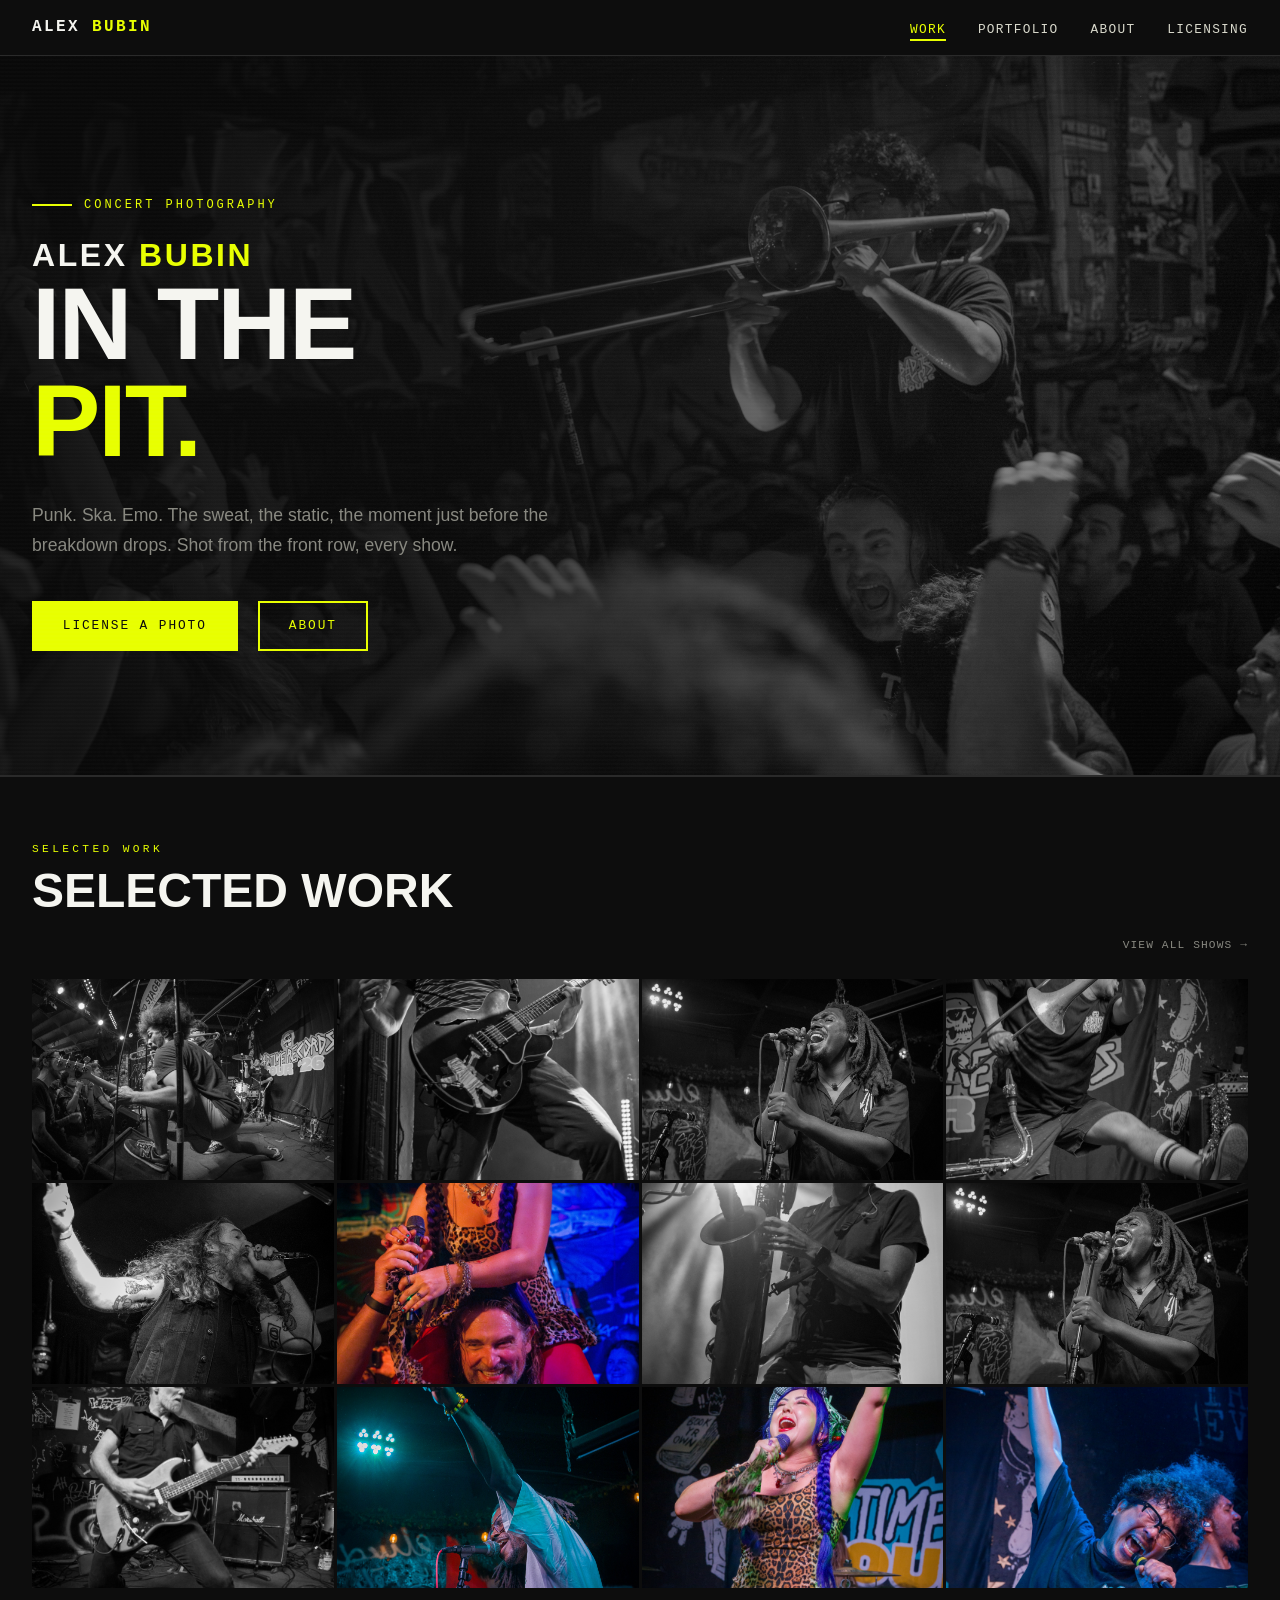
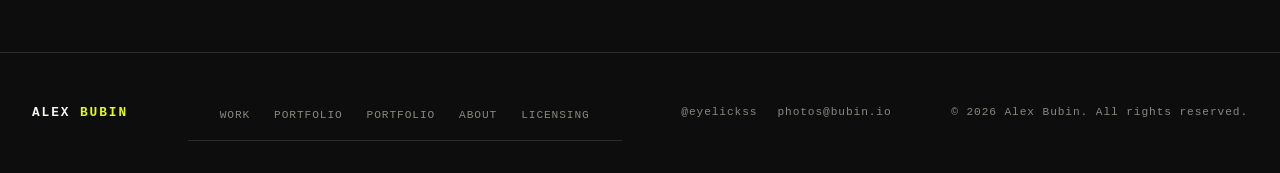
==== index.html @ 7691d16d "Add Portfolio page with show entries; add to nav on all pages" ====
<!DOCTYPE html>
<html lang="en">
<head>
  <meta charset="UTF-8">
  <meta name="viewport" content="width=device-width, initial-scale=1.0">
  <meta name="description" content="Alex Bubin | concert photography for punk, ska, and emo. Shot from the pit at DIY venues across the Bay Area.">
  <title>Alex Bubin | Concert Photography</title>
  <link rel="stylesheet" href="css/style.css">
</head>
<body>

  <!-- NAV -->
  <nav>
    <a class="nav-logo" href="index.html"><span class="nav-name-first">Alex</span> <span class="nav-name-last">Bubin</span></a>
    <ul class="nav-links">
      <li><a href="index.html" class="active">Work</a></li>
      <li><a href="portfolio.html">Portfolio</a></li>
      <li><a href="about.html">About</a></li>
      <li><a href="licensing.html">Licensing</a></li>
    </ul>
  </nav>

  <!-- HERO -->
  <header class="hero hero-bg">
    <div class="hero-bg-img" style="background-image: url('images/web/hero-bg.jpg');"></div>
    <div class="hero-bg-overlay"></div>
    <div class="hero-inner">
      <p class="hero-eyebrow">Concert Photography</p>
      <h1>
        <span class="hero-name"><span class="name-first">Alex</span> <span class="name-last">Bubin</span></span>
        In The
        <em>Pit.</em>
      </h1>
      <p class="hero-sub">
        Punk. Ska. Emo. The sweat, the static, the moment just before the breakdown drops.
        Shot from the front row, every show.
      </p>
      <div class="hero-actions">
        <a href="licensing.html" class="btn">License a Photo</a>
        <a href="about.html" class="btn btn-outline">About</a>
      </div>
    </div>
  </header>

  <!-- PHOTO GRID -->
  <section class="grid-section">
    <div class="photo-grid-header">
      <div>
        <p class="section-label">Selected Work</p>
        <h2 class="section-title">Selected Work</h2>
      </div>
      <a href="gilman-march-2026.html" style="font-family: var(--font-mono); font-size: 0.7rem; color: var(--grey); letter-spacing: 0.1em; text-decoration: none; transition: color 0.2s;" onmouseover="this.style.color='var(--accent)'" onmouseout="this.style.color='var(--grey)'">
        VIEW ALL SHOWS →
      </a>
    </div>

    <div class="photo-grid">
      <div class="photo-item" data-band="Kill Lincoln" data-show="924 Gilman / Mar 2026" data-index="0">
        <img src="images/web/kl-jump.jpg" alt="Kill Lincoln at 924 Gilman, March 2026" loading="lazy">
        <div class="photo-overlay">
          <span class="overlay-band">Kill Lincoln</span>
          <span class="overlay-show">924 Gilman / Mar 2026</span>
        </div>
      </div>
      <div class="photo-item" data-band="Streetlight Manifesto" data-show="The Regency / Jul 2025" data-index="1">
        <img src="images/web/sm-1.jpg" alt="Streetlight Manifesto at The Regency, July 2025" loading="lazy">
        <div class="photo-overlay">
          <span class="overlay-band">Streetlight Manifesto</span>
          <span class="overlay-show">The Regency / Jul 2025</span>
        </div>
      </div>
      <div class="photo-item" data-band="Bad Operation" data-show="924 Gilman / Mar 2026" data-index="2">
        <img src="images/web/bo-ecstasy.jpg" alt="Bad Operation at 924 Gilman, March 2026" loading="lazy">
        <div class="photo-overlay">
          <span class="overlay-band">Bad Operation</span>
          <span class="overlay-show">924 Gilman / Mar 2026</span>
        </div>
      </div>
      <div class="photo-item" data-band="Kill Lincoln" data-show="924 Gilman / Mar 2026" data-index="3">
        <img src="images/web/kl-trombone-jump.jpg" alt="Kill Lincoln at 924 Gilman, March 2026" loading="lazy">
        <div class="photo-overlay">
          <span class="overlay-band">Kill Lincoln</span>
          <span class="overlay-show">924 Gilman / Mar 2026</span>
        </div>
      </div>
      <div class="photo-item" data-band="Omnigone" data-show="Bottom of the Hill / Dec 2025" data-index="4">
        <img src="images/web/omni-dec-1.jpg" alt="Omnigone at Bottom of the Hill, December 2025" loading="lazy">
        <div class="photo-overlay">
          <span class="overlay-band">Omnigone</span>
          <span class="overlay-show">Bottom of the Hill / Dec 2025</span>
        </div>
      </div>
      <div class="photo-item" data-band="Half Past Two" data-show="924 Gilman / Mar 2026" data-index="5">
        <img src="images/web/hpt-crowd-surf.jpg" alt="Half Past Two at 924 Gilman, March 2026" loading="lazy">
        <div class="photo-overlay">
          <span class="overlay-band">Half Past Two</span>
          <span class="overlay-show">924 Gilman / Mar 2026</span>
        </div>
      </div>
      <div class="photo-item" data-band="Streetlight Manifesto" data-show="The Regency / Jul 2025" data-index="6">
        <img src="images/web/sm-3.jpg" alt="Streetlight Manifesto at The Regency, July 2025" loading="lazy">
        <div class="photo-overlay">
          <span class="overlay-band">Streetlight Manifesto</span>
          <span class="overlay-show">The Regency / Jul 2025</span>
        </div>
      </div>
      <div class="photo-item" data-band="Bad Operation" data-show="924 Gilman / Mar 2026" data-index="7">
        <img src="images/web/bo-vocalist.jpg" alt="Bad Operation at 924 Gilman, March 2026" loading="lazy">
        <div class="photo-overlay">
          <span class="overlay-band">Bad Operation</span>
          <span class="overlay-show">924 Gilman / Mar 2026</span>
        </div>
      </div>
      <div class="photo-item" data-band="Omnigone" data-show="924 Gilman / Mar 2026" data-index="8">
        <img src="images/web/omni-guitar.jpg" alt="Omnigone at 924 Gilman, March 2026" loading="lazy">
        <div class="photo-overlay">
          <span class="overlay-band">Omnigone</span>
          <span class="overlay-show">924 Gilman / Mar 2026</span>
        </div>
      </div>
      <div class="photo-item" data-band="Jer" data-show="924 Gilman / Mar 2026" data-index="9">
        <img src="images/web/jer-frontman.jpg" alt="Jer at 924 Gilman, March 2026" loading="lazy">
        <div class="photo-overlay">
          <span class="overlay-band">Jer</span>
          <span class="overlay-show">924 Gilman / Mar 2026</span>
        </div>
      </div>
      <div class="photo-item" data-band="Half Past Two" data-show="924 Gilman / Mar 2026" data-index="10">
        <img src="images/web/hpt-triumph.jpg" alt="Half Past Two at 924 Gilman, March 2026" loading="lazy">
        <div class="photo-overlay">
          <span class="overlay-band">Half Past Two</span>
          <span class="overlay-show">924 Gilman / Mar 2026</span>
        </div>
      </div>
      <div class="photo-item" data-band="Kill Lincoln" data-show="924 Gilman / Mar 2026" data-index="11">
        <img src="images/web/kl-duo.jpg" alt="Kill Lincoln at 924 Gilman, March 2026" loading="lazy">
        <div class="photo-overlay">
          <span class="overlay-band">Kill Lincoln</span>
          <span class="overlay-show">924 Gilman / Mar 2026</span>
        </div>
      </div>
    </div>
  </section>

  <!-- FOOTER -->
  <footer>
    <div class="footer-inner">
      <span class="footer-logo"><span class="nav-name-first">Alex</span> <span class="nav-name-last">Bubin</span></span>
      <nav>
        <ul class="footer-links">
          <li><a href="index.html">Work</a></li>
      <li><a href="portfolio.html">Portfolio</a></li>
      <li><a href="portfolio.html">Portfolio</a></li>
      <li><a href="about.html">About</a></li>
          <li><a href="licensing.html">Licensing</a></li>
        </ul>
      </nav>
      <div class="footer-social">
        <a href="https://www.instagram.com/eyelickss" target="_blank" rel="noopener">@eyelickss</a>
        <a href="mailto:photos@bubin.io">photos@bubin.io</a>
      </div>
      <p class="footer-copy">&copy; 2026 Alex Bubin. All rights reserved.</p>
    </div>
  </footer>

  <script src="js/nav.js"></script>
  <script src="js/lightbox.js"></script>
</body>
</html>
---- css/style.css ----
/* ============================================
   ALEX BUBIN | Concert Photography
   Zine meets portfolio. Dark. High contrast.
   ============================================ */

:root {
  --black: #0a0a0a;
  --dark: #111111;
  --darker: #0d0d0d;
  --white: #f5f5f0;
  --offwhite: #d9d9cc;
  --grey: #888880;
  --accent: #e8ff00;       /* neon yellow-green | zine energy */
  --accent2: #ff2d55;      /* hot pink for hover/secondary */
  --border: #2a2a2a;
  --font-mono: 'Courier New', Courier, monospace;
  --font-sans: 'Helvetica Neue', Helvetica, Arial, sans-serif;
}

*, *::before, *::after {
  box-sizing: border-box;
  margin: 0;
  padding: 0;
}

html {
  scroll-behavior: smooth;
}

body {
  background-color: var(--black);
  color: var(--white);
  font-family: var(--font-sans);
  font-size: 16px;
  line-height: 1.6;
  min-height: 100vh;
  display: flex;
  flex-direction: column;
}

a {
  color: var(--accent);
  text-decoration: none;
  transition: color 0.15s ease;
}

a:hover {
  color: var(--accent2);
}

img {
  max-width: 100%;
  display: block;
}

/* ============================================
   NAVIGATION
   ============================================ */

nav {
  position: sticky;
  top: 0;
  z-index: 100;
  background-color: var(--darker);
  border-bottom: 1px solid var(--border);
  padding: 0 2rem;
  display: flex;
  align-items: center;
  justify-content: space-between;
  height: 56px;
}

.nav-logo {
  font-family: var(--font-mono);
  font-size: 1rem;
  font-weight: bold;
  letter-spacing: 0.15em;
  text-transform: uppercase;
}

.nav-name-first {
  color: var(--white);
}

.nav-name-last {
  color: var(--accent);
}



.nav-links {
  list-style: none;
  display: flex;
  gap: 2rem;
}

.nav-links a {
  font-family: var(--font-mono);
  font-size: 0.8rem;
  color: var(--offwhite);
  letter-spacing: 0.1em;
  text-transform: uppercase;
  border-bottom: 2px solid transparent;
  padding-bottom: 2px;
  transition: color 0.15s, border-color 0.15s;
}

.nav-links a:hover,
.nav-links a.active {
  color: var(--accent);
  border-color: var(--accent);
}

/* ============================================
   HERO
   ============================================ */

.hero {
  position: relative;
  padding: 6rem 2rem 5rem;
  border-bottom: 1px solid var(--border);
  overflow: hidden;
}

/* Hero with background photo */
.hero-bg {
  padding: 8rem 2rem 7rem;
  min-height: 80vh;
  display: flex;
  align-items: center;
}

.hero-bg-img {
  position: absolute;
  inset: 0;
  background-size: cover;
  background-position: center 20%;
  background-repeat: no-repeat;
  z-index: 0;
}

.hero-bg-overlay {
  position: absolute;
  inset: 0;
  background: linear-gradient(
    to right,
    rgba(10, 10, 10, 0.88) 0%,
    rgba(10, 10, 10, 0.70) 50%,
    rgba(10, 10, 10, 0.30) 100%
  );
  z-index: 1;
}

.hero-bg .hero-inner {
  position: relative;
  z-index: 2;
}

.hero::before {
  content: '';
  position: absolute;
  inset: 0;
  background:
    repeating-linear-gradient(
      0deg,
      transparent,
      transparent 2px,
      rgba(255,255,255,0.012) 2px,
      rgba(255,255,255,0.012) 4px
    );
  pointer-events: none;
  z-index: 3;
}

/* Two-tone name in hero */
.hero-name {
  display: block;
  font-size: clamp(1.2rem, 3vw, 2rem);
  font-weight: 900;
  letter-spacing: 0.08em;
  text-transform: uppercase;
  margin-bottom: 0.25rem;
  line-height: 1;
}

.hero-name::first-word {
  color: var(--white);
}

/* Two-tone: "Alex" white, "Bubin" yellow */
.hero-name .name-first { color: var(--white); }
.hero-name .name-last  { color: var(--accent); }

.hero-inner {
  max-width: 900px;
}

.hero-eyebrow {
  font-family: var(--font-mono);
  font-size: 0.75rem;
  letter-spacing: 0.25em;
  text-transform: uppercase;
  color: var(--accent);
  margin-bottom: 1.5rem;
  display: flex;
  align-items: center;
  gap: 0.75rem;
}

.hero-eyebrow::before {
  content: '';
  display: inline-block;
  width: 40px;
  height: 2px;
  background: var(--accent);
}

.hero h1 {
  font-family: var(--font-sans);
  font-size: clamp(3rem, 8vw, 7rem);
  font-weight: 900;
  line-height: 0.95;
  letter-spacing: -0.02em;
  text-transform: uppercase;
  color: var(--white);
  margin-bottom: 2rem;
}

.hero h1 em {
  font-style: normal;
  color: var(--accent);
  display: block;
}

.hero-sub {
  font-size: 1.1rem;
  color: var(--grey);
  max-width: 540px;
  line-height: 1.7;
  margin-bottom: 2.5rem;
}

.btn {
  display: inline-block;
  font-family: var(--font-mono);
  font-size: 0.8rem;
  letter-spacing: 0.15em;
  text-transform: uppercase;
  padding: 0.8rem 1.8rem;
  border: 2px solid var(--accent);
  color: var(--black);
  background: var(--accent);
  cursor: pointer;
  transition: background 0.15s, color 0.15s, border-color 0.15s;
}

.btn:hover {
  background: transparent;
  color: var(--accent);
}

.btn-outline {
  background: transparent;
  color: var(--accent);
  margin-left: 1rem;
}

.btn-outline:hover {
  background: var(--accent);
  color: var(--black);
}

.btn-accent2 {
  border-color: var(--accent2);
  background: var(--accent2);
  color: var(--white);
}

.btn-accent2:hover {
  background: transparent;
  color: var(--accent2);
}

/* ============================================
   SECTION COMMONS
   ============================================ */

section {
  padding: 4rem 2rem;
}

.section-label {
  font-family: var(--font-mono);
  font-size: 0.7rem;
  letter-spacing: 0.3em;
  text-transform: uppercase;
  color: var(--accent);
  margin-bottom: 0.5rem;
}

.section-title {
  font-size: clamp(1.8rem, 4vw, 3rem);
  font-weight: 900;
  text-transform: uppercase;
  line-height: 1;
  margin-bottom: 2.5rem;
  color: var(--white);
}

/* ============================================
   PHOTO GRID
   ============================================ */

.grid-section {
  background: var(--darker);
  border-top: 1px solid var(--border);
}

.photo-grid {
  display: grid;
  grid-template-columns: repeat(auto-fill, minmax(280px, 1fr));
  gap: 3px;
  margin-top: 0;
}

.photo-grid-header {
  display: flex;
  align-items: flex-end;
  justify-content: space-between;
  margin-bottom: 1.5rem;
  gap: 1rem;
  flex-wrap: wrap;
}

.photo-placeholder {
  aspect-ratio: 3/2;
  background: var(--border);
  position: relative;
  overflow: hidden;
  cursor: pointer;
}

.photo-placeholder::after {
  content: attr(data-label);
  position: absolute;
  bottom: 0;
  left: 0;
  right: 0;
  padding: 0.5rem 0.75rem;
  background: linear-gradient(transparent, rgba(0,0,0,0.8));
  font-family: var(--font-mono);
  font-size: 0.65rem;
  letter-spacing: 0.1em;
  color: var(--grey);
  text-transform: uppercase;
  opacity: 0;
  transition: opacity 0.2s;
}

.photo-placeholder:hover::after {
  opacity: 1;
}

.photo-placeholder:hover {
  outline: 2px solid var(--accent);
  outline-offset: -2px;
}

/* Varied placeholder backgrounds for visual interest */
.photo-placeholder:nth-child(1) { background: #1a1a1a; }
.photo-placeholder:nth-child(2) { background: #161616; }
.photo-placeholder:nth-child(3) { background: #1d1d1d; }
.photo-placeholder:nth-child(4) { background: #131313; }
.photo-placeholder:nth-child(5) { background: #1a1a1a; }
.photo-placeholder:nth-child(6) { background: #181818; }
.photo-placeholder:nth-child(7) { background: #151515; }
.photo-placeholder:nth-child(8) { background: #1c1c1c; }
.photo-placeholder:nth-child(9) { background: #141414; }

/* Fake grain/texture on placeholders */
.photo-placeholder::before {
  content: '';
  position: absolute;
  inset: 0;
  background-image:
    radial-gradient(ellipse 60% 80% at 30% 40%, rgba(255,255,255,0.04) 0%, transparent 70%),
    radial-gradient(ellipse 40% 60% at 70% 60%, rgba(255,255,255,0.02) 0%, transparent 60%);
}

/* Real photo items */
.photo-item {
  aspect-ratio: 3/2;
  position: relative;
  overflow: hidden;
  cursor: pointer;
  background: var(--border);
}

.photo-item img {
  width: 100%;
  height: 100%;
  object-fit: cover;
  display: block;
  transition: transform 0.3s ease;
}

.photo-item:hover img {
  transform: scale(1.03);
}

.photo-overlay {
  position: absolute;
  bottom: 0;
  left: 0;
  right: 0;
  padding: 1.5rem 0.75rem 0.6rem;
  background: linear-gradient(transparent, rgba(0,0,0,0.85));
  display: flex;
  flex-direction: column;
  gap: 0.15rem;
  opacity: 0;
  transition: opacity 0.2s ease;
}

.photo-item:hover .photo-overlay {
  opacity: 1;
}

.photo-item:hover {
  outline: 2px solid var(--accent);
  outline-offset: -2px;
}

.overlay-band {
  font-family: var(--font-mono);
  font-size: 0.75rem;
  font-weight: bold;
  letter-spacing: 0.1em;
  text-transform: uppercase;
  color: var(--accent);
}

.overlay-show {
  font-family: var(--font-mono);
  font-size: 0.62rem;
  letter-spacing: 0.08em;
  text-transform: uppercase;
  color: var(--grey);
}

/* ============================================
   ABOUT PAGE
   ============================================ */

.about-layout {
  display: grid;
  grid-template-columns: 1fr 1fr;
  gap: 4rem;
  max-width: 1000px;
  align-items: start;
}

.about-photo-placeholder {
  aspect-ratio: 4/5;
  background: var(--border);
  position: relative;
  overflow: hidden;
}

.about-photo-placeholder::before {
  content: '';
  position: absolute;
  inset: 0;
  background: radial-gradient(ellipse at 40% 30%, rgba(255,255,255,0.05), transparent 70%);
}

.about-photo-placeholder::after {
  content: '[ photo coming soon ]';
  position: absolute;
  bottom: 1rem;
  left: 1rem;
  font-family: var(--font-mono);
  font-size: 0.65rem;
  color: var(--grey);
  letter-spacing: 0.1em;
}

.about-photo {
  position: relative;
  overflow: hidden;
}

.about-photo img {
  width: 100%;
  height: 100%;
  object-fit: cover;
  display: block;
}

.about-photo-credit {
  font-family: var(--font-mono);
  font-size: 0.65rem;
  color: var(--grey);
  letter-spacing: 0.08em;
  margin-top: 0.5rem;
  text-align: right;
}

.about-text h2 {
  font-size: 2rem;
  font-weight: 900;
  text-transform: uppercase;
  margin-bottom: 1.5rem;
}

.about-text p {
  color: var(--offwhite);
  margin-bottom: 1.25rem;
  line-height: 1.75;
}

.about-text p:last-of-type {
  color: var(--grey);
  font-style: italic;
}

.about-stats {
  display: flex;
  gap: 2rem;
  margin-top: 2rem;
  padding-top: 2rem;
  border-top: 1px solid var(--border);
}

.stat {
  display: flex;
  flex-direction: column;
}

.stat-num {
  font-size: 2rem;
  font-weight: 900;
  color: var(--accent);
  line-height: 1;
}

.stat-label {
  font-family: var(--font-mono);
  font-size: 0.65rem;
  letter-spacing: 0.15em;
  text-transform: uppercase;
  color: var(--grey);
  margin-top: 0.25rem;
}

/* ============================================
   LICENSING PAGE
   ============================================ */

.licensing-intro {
  max-width: 680px;
  margin-bottom: 3rem;
}

.licensing-intro p {
  color: var(--offwhite);
  line-height: 1.75;
  margin-bottom: 1rem;
}

.usage-types {
  display: grid;
  grid-template-columns: 1fr 1fr;
  gap: 1.5rem;
  max-width: 800px;
  margin-bottom: 4rem;
}

.usage-card {
  background: var(--dark);
  border: 1px solid var(--border);
  padding: 1.5rem;
}

.usage-card h3 {
  font-family: var(--font-mono);
  font-size: 0.8rem;
  letter-spacing: 0.2em;
  text-transform: uppercase;
  color: var(--accent);
  margin-bottom: 0.75rem;
}

.usage-card p {
  font-size: 0.9rem;
  color: var(--offwhite);
  line-height: 1.65;
}

.tiers-title {
  font-size: clamp(1.5rem, 3vw, 2.5rem);
  font-weight: 900;
  text-transform: uppercase;
  margin-bottom: 2rem;
  color: var(--white);
}

.pricing-grid {
  display: grid;
  grid-template-columns: repeat(3, 1fr);
  gap: 1.5px;
  max-width: 900px;
  margin-bottom: 4rem;
  background: var(--border);
}

.tier-card {
  background: var(--dark);
  padding: 2rem 1.75rem;
  display: flex;
  flex-direction: column;
  gap: 1rem;
  position: relative;
  transition: background 0.2s;
}

.tier-card:hover {
  background: #161616;
}

.tier-card.featured {
  background: #141414;
  border-top: 3px solid var(--accent);
}

.tier-tag {
  font-family: var(--font-mono);
  font-size: 0.65rem;
  letter-spacing: 0.25em;
  text-transform: uppercase;
  color: var(--grey);
}

.tier-card.featured .tier-tag {
  color: var(--accent);
}

.tier-name {
  font-size: 1.3rem;
  font-weight: 900;
  text-transform: uppercase;
  color: var(--white);
  line-height: 1;
}

.tier-price {
  font-size: 2.5rem;
  font-weight: 900;
  color: var(--accent);
  line-height: 1;
}

.tier-price sup {
  font-size: 1rem;
  vertical-align: super;
}

.tier-price .plus {
  font-size: 1.5rem;
}

.tier-desc {
  font-size: 0.875rem;
  color: var(--offwhite);
  line-height: 1.65;
  flex: 1;
}

.tier-features {
  list-style: none;
  display: flex;
  flex-direction: column;
  gap: 0.4rem;
}

.tier-features li {
  font-family: var(--font-mono);
  font-size: 0.72rem;
  color: var(--grey);
  letter-spacing: 0.05em;
  display: flex;
  align-items: flex-start;
  gap: 0.5rem;
}

.tier-features li::before {
  content: '→';
  color: var(--accent);
  flex-shrink: 0;
}

.cta-block {
  background: var(--dark);
  border: 1px solid var(--border);
  border-left: 4px solid var(--accent);
  padding: 2.5rem;
  max-width: 680px;
  margin-bottom: 3rem;
}

.cta-block h3 {
  font-size: 1.3rem;
  font-weight: 900;
  text-transform: uppercase;
  margin-bottom: 0.75rem;
}

.cta-block p {
  color: var(--offwhite);
  margin-bottom: 1.5rem;
  line-height: 1.7;
}

.cta-email {
  font-family: var(--font-mono);
  font-size: 1rem;
  color: var(--accent);
  border-bottom: 1px dashed var(--accent);
}

/* ============================================
   FOOTER
   ============================================ */

footer {
  margin-top: auto;
  background: var(--darker);
  border-top: 1px solid var(--border);
  padding: 2rem;
}

.footer-inner {
  display: flex;
  align-items: center;
  justify-content: space-between;
  flex-wrap: wrap;
  gap: 1rem;
}

.footer-logo {
  font-family: var(--font-mono);
  font-size: 0.8rem;
  font-weight: bold;
  letter-spacing: 0.15em;
  text-transform: uppercase;
  color: var(--accent);
}

.footer-copy {
  font-family: var(--font-mono);
  font-size: 0.7rem;
  color: var(--grey);
  letter-spacing: 0.08em;
}

.footer-links {
  list-style: none;
  display: flex;
  gap: 1.5rem;
}

.footer-links a {
  font-family: var(--font-mono);
  font-size: 0.7rem;
  color: var(--grey);
  letter-spacing: 0.08em;
  text-transform: uppercase;
}

.footer-links a:hover {
  color: var(--accent);
}

.footer-social {
  display: flex;
  gap: 1.25rem;
  align-items: center;
}

.footer-social a {
  font-family: var(--font-mono);
  font-size: 0.7rem;
  color: var(--grey);
  letter-spacing: 0.08em;
  text-transform: lowercase;
  transition: color 0.15s;
}

.footer-social a:hover {
  color: var(--accent);
}

/* ============================================
   CONTACT SECTION
   ============================================ */

.contact-section {
  background: var(--darker);
  border-top: 1px solid var(--border);
}

.contact-block {
  display: flex;
  flex-direction: column;
  gap: 1rem;
  max-width: 480px;
  margin-top: 1.5rem;
}

.contact-item {
  display: flex;
  align-items: baseline;
  gap: 1.5rem;
  padding-bottom: 0.75rem;
  border-bottom: 1px solid var(--border);
}

.contact-label {
  font-family: var(--font-mono);
  font-size: 0.65rem;
  letter-spacing: 0.2em;
  text-transform: uppercase;
  color: var(--grey);
  min-width: 80px;
}

.contact-link {
  font-family: var(--font-mono);
  font-size: 0.9rem;
  color: var(--accent);
  letter-spacing: 0.05em;
  transition: color 0.15s;
}

.contact-link:hover {
  color: var(--accent2);
}

/* ============================================
   UTILITY
   ============================================ */

.container {
  max-width: 1200px;
  width: 100%;
}

.divider {
  border: none;
  border-top: 1px solid var(--border);
  margin: 3rem 0;
}

.text-accent { color: var(--accent); }
.text-grey { color: var(--grey); }
.mono { font-family: var(--font-mono); }

/* ============================================
   RESPONSIVE
   ============================================ */

@media (max-width: 768px) {
  nav {
    padding: 0 1rem;
  }

  .nav-links {
    gap: 1.25rem;
  }

  .hero {
    padding: 4rem 1.25rem 3.5rem;
  }

  section {
    padding: 3rem 1.25rem;
  }

  .about-layout {
    grid-template-columns: 1fr;
    gap: 2rem;
  }

  .about-photo-placeholder {
    aspect-ratio: 16/9;
  }

  .pricing-grid {
    grid-template-columns: 1fr;
    gap: 1px;
  }

  .usage-types {
    grid-template-columns: 1fr;
  }

  .footer-inner {
    flex-direction: column;
    align-items: flex-start;
  }

  .btn-outline {
    margin-left: 0;
    margin-top: 0.75rem;
  }

  .hero-actions {
    display: flex;
    flex-direction: column;
    align-items: flex-start;
    gap: 0.75rem;
  }

  .hero-actions .btn-outline {
    margin-left: 0;
  }
}

@media (max-width: 480px) {
  .photo-grid {
    grid-template-columns: repeat(2, 1fr);
  }

  .about-stats {
    flex-wrap: wrap;
    gap: 1.5rem;
  }
}
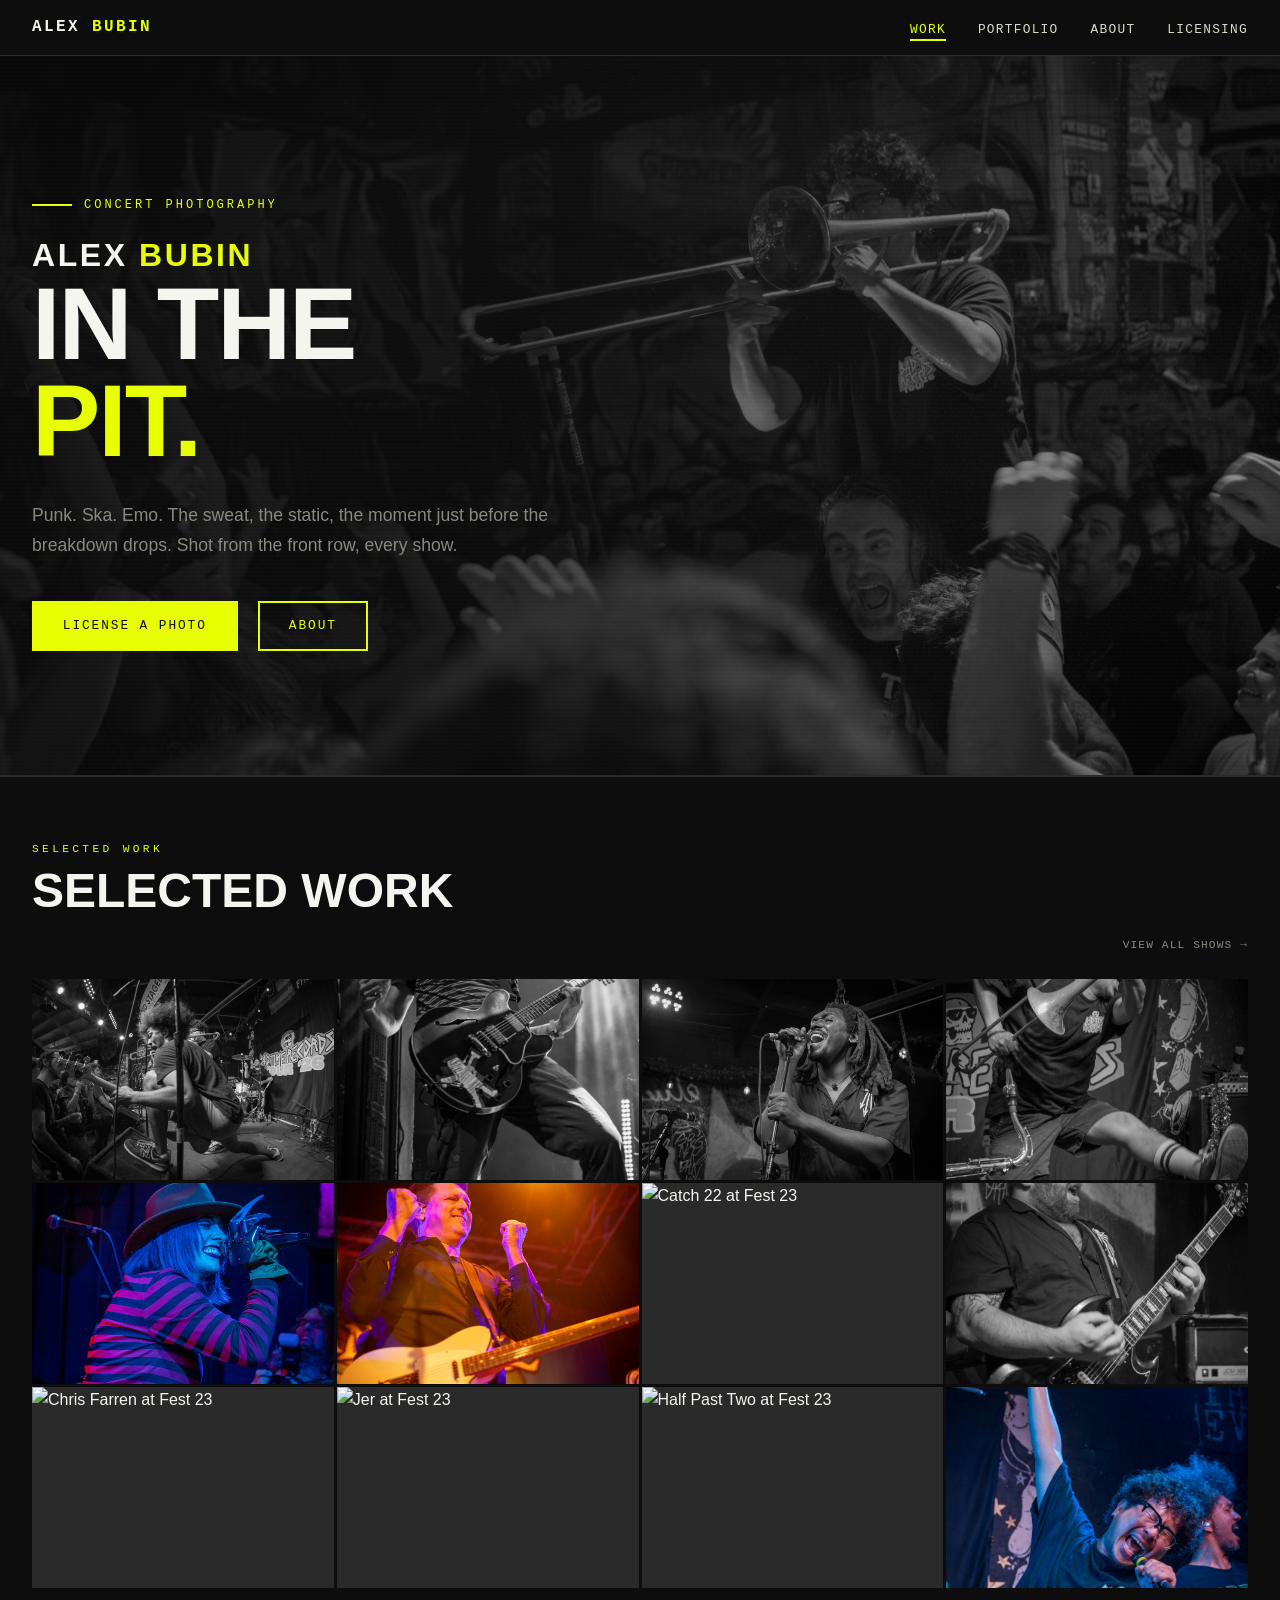
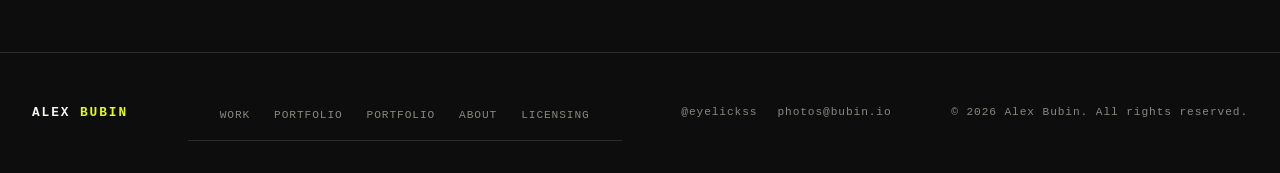
==== commit d3ac3119: "Add Fest 23 + LTJ photos to portfolio; fix home grid duplication" ====
--- a/index.html
+++ b/index.html
@@ -83,53 +83,53 @@
           <span class="overlay-show">924 Gilman / Mar 2026</span>
         </div>
       </div>
-      <div class="photo-item" data-band="Omnigone" data-show="Bottom of the Hill / Dec 2025" data-index="4">
-        <img src="images/web/omni-dec-1.jpg" alt="Omnigone at Bottom of the Hill, December 2025" loading="lazy">
+      <div class="photo-item" data-band="Tsunami Bomb" data-show="Fest 23 / Nov 2024" data-index="4">
+        <img src="images/web/fest23-tsunami-bomb-1.jpg" alt="Tsunami Bomb at Fest 23" loading="lazy">
         <div class="photo-overlay">
-          <span class="overlay-band">Omnigone</span>
-          <span class="overlay-show">Bottom of the Hill / Dec 2025</span>
+          <span class="overlay-band">Tsunami Bomb</span>
+          <span class="overlay-show">Fest 23 / Nov 2024</span>
         </div>
       </div>
-      <div class="photo-item" data-band="Half Past Two" data-show="924 Gilman / Mar 2026" data-index="5">
-        <img src="images/web/hpt-crowd-surf.jpg" alt="Half Past Two at 924 Gilman, March 2026" loading="lazy">
+      <div class="photo-item" data-band="Less Than Jake" data-show="The Catalyst / Oct 2024" data-index="5">
+        <img src="images/web/ltj-1.jpg" alt="Less Than Jake at The Catalyst, October 2024" loading="lazy">
         <div class="photo-overlay">
-          <span class="overlay-band">Half Past Two</span>
-          <span class="overlay-show">924 Gilman / Mar 2026</span>
+          <span class="overlay-band">Less Than Jake</span>
+          <span class="overlay-show">The Catalyst / Oct 2024</span>
         </div>
       </div>
-      <div class="photo-item" data-band="Streetlight Manifesto" data-show="The Regency / Jul 2025" data-index="6">
-        <img src="images/web/sm-3.jpg" alt="Streetlight Manifesto at The Regency, July 2025" loading="lazy">
+      <div class="photo-item" data-band="Catch 22" data-show="Fest 23 / Nov 2024" data-index="6">
+        <img src="images/web/fest23-catch22-1.jpg" alt="Catch 22 at Fest 23" loading="lazy">
         <div class="photo-overlay">
-          <span class="overlay-band">Streetlight Manifesto</span>
-          <span class="overlay-show">The Regency / Jul 2025</span>
+          <span class="overlay-band">Catch 22</span>
+          <span class="overlay-show">Fest 23 / Nov 2024</span>
         </div>
       </div>
       <div class="photo-item" data-band="Bad Operation" data-show="924 Gilman / Mar 2026" data-index="7">
-        <img src="images/web/bo-vocalist.jpg" alt="Bad Operation at 924 Gilman, March 2026" loading="lazy">
+        <img src="images/web/bo-guitarist.jpg" alt="Bad Operation at 924 Gilman, March 2026" loading="lazy">
         <div class="photo-overlay">
           <span class="overlay-band">Bad Operation</span>
           <span class="overlay-show">924 Gilman / Mar 2026</span>
         </div>
       </div>
-      <div class="photo-item" data-band="Omnigone" data-show="924 Gilman / Mar 2026" data-index="8">
-        <img src="images/web/omni-guitar.jpg" alt="Omnigone at 924 Gilman, March 2026" loading="lazy">
+      <div class="photo-item" data-band="Chris Farren" data-show="Fest 23 / Nov 2024" data-index="8">
+        <img src="images/web/fest23-chris-farren-1.jpg" alt="Chris Farren at Fest 23" loading="lazy">
         <div class="photo-overlay">
-          <span class="overlay-band">Omnigone</span>
-          <span class="overlay-show">924 Gilman / Mar 2026</span>
+          <span class="overlay-band">Chris Farren</span>
+          <span class="overlay-show">Fest 23 / Nov 2024</span>
         </div>
       </div>
-      <div class="photo-item" data-band="Jer" data-show="924 Gilman / Mar 2026" data-index="9">
-        <img src="images/web/jer-frontman.jpg" alt="Jer at 924 Gilman, March 2026" loading="lazy">
+      <div class="photo-item" data-band="Jer" data-show="Fest 23 / Nov 2024" data-index="9">
+        <img src="images/web/fest23-jer-1.jpg" alt="Jer at Fest 23" loading="lazy">
         <div class="photo-overlay">
           <span class="overlay-band">Jer</span>
-          <span class="overlay-show">924 Gilman / Mar 2026</span>
+          <span class="overlay-show">Fest 23 / Nov 2024</span>
         </div>
       </div>
-      <div class="photo-item" data-band="Half Past Two" data-show="924 Gilman / Mar 2026" data-index="10">
-        <img src="images/web/hpt-triumph.jpg" alt="Half Past Two at 924 Gilman, March 2026" loading="lazy">
+      <div class="photo-item" data-band="Half Past Two" data-show="Fest 23 / Nov 2024" data-index="10">
+        <img src="images/web/fest23-hpt-1.jpg" alt="Half Past Two at Fest 23" loading="lazy">
         <div class="photo-overlay">
           <span class="overlay-band">Half Past Two</span>
-          <span class="overlay-show">924 Gilman / Mar 2026</span>
+          <span class="overlay-show">Fest 23 / Nov 2024</span>
         </div>
       </div>
       <div class="photo-item" data-band="Kill Lincoln" data-show="924 Gilman / Mar 2026" data-index="11">
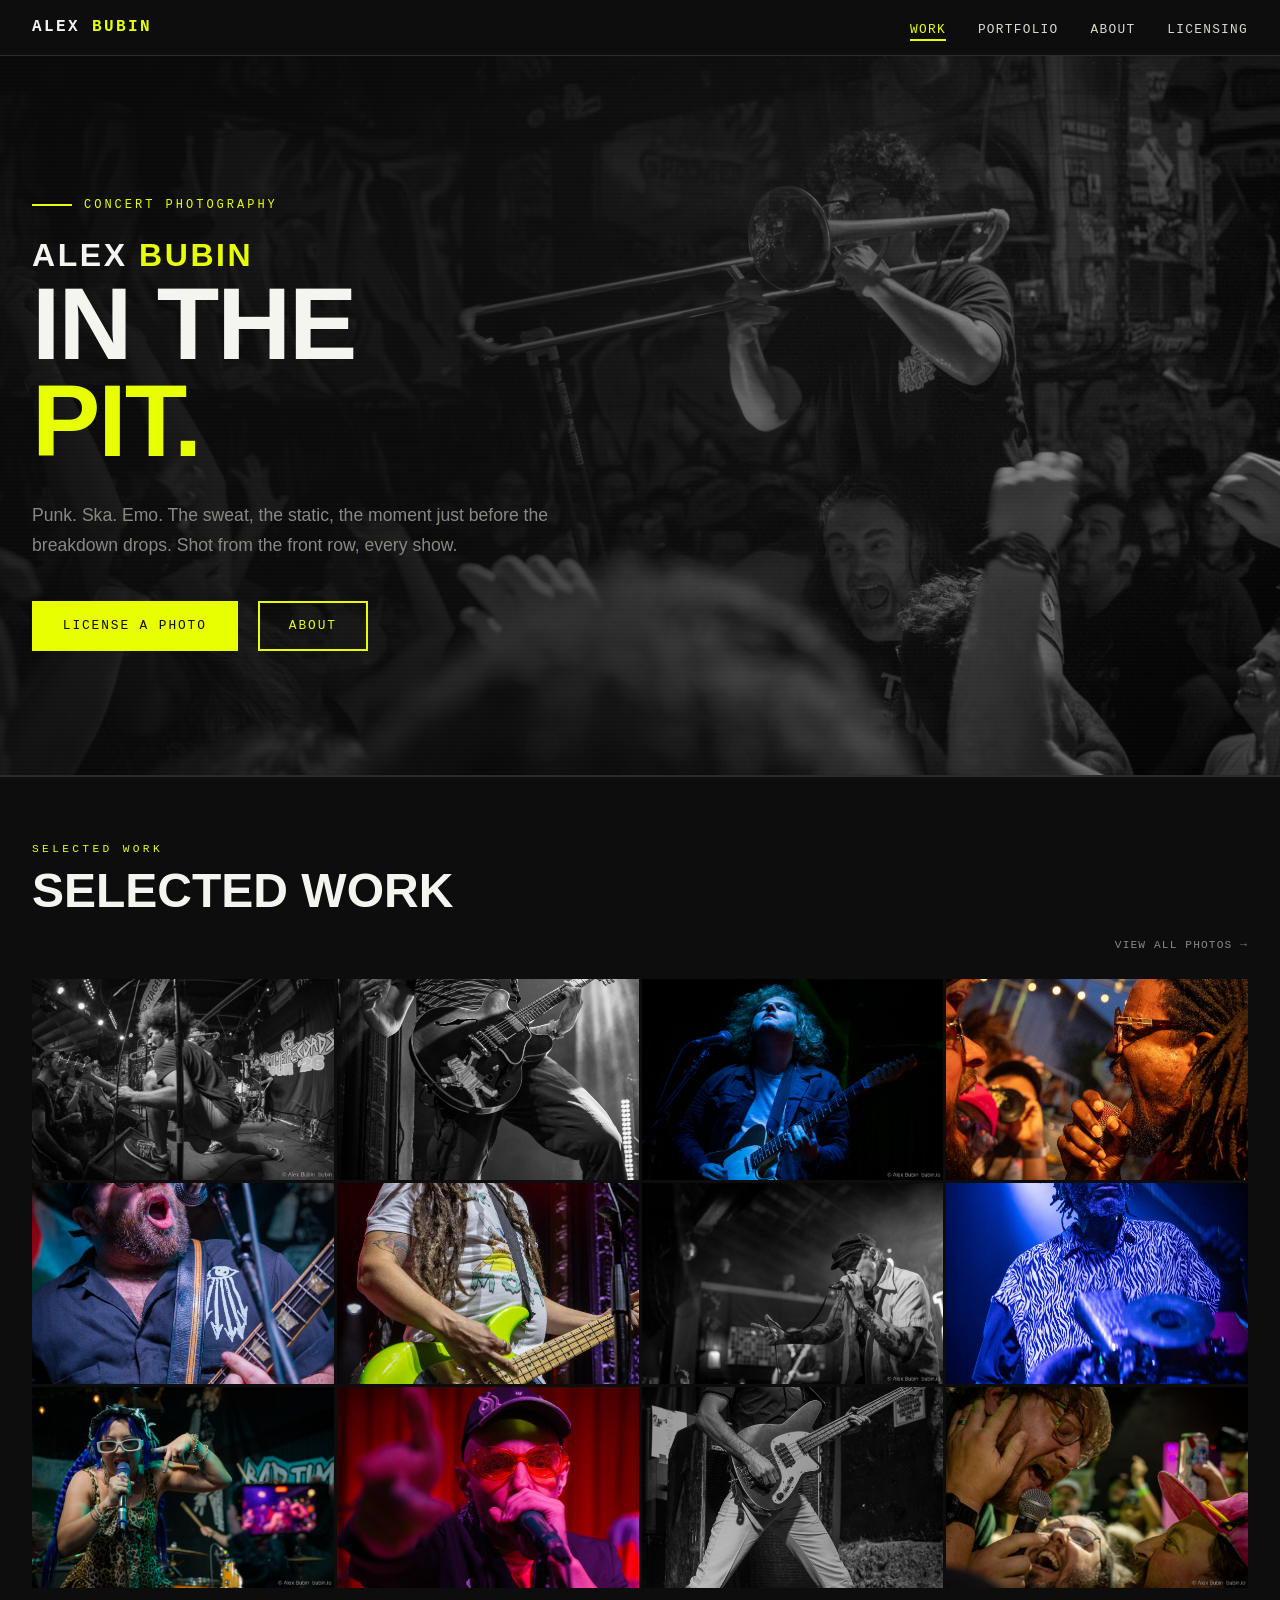
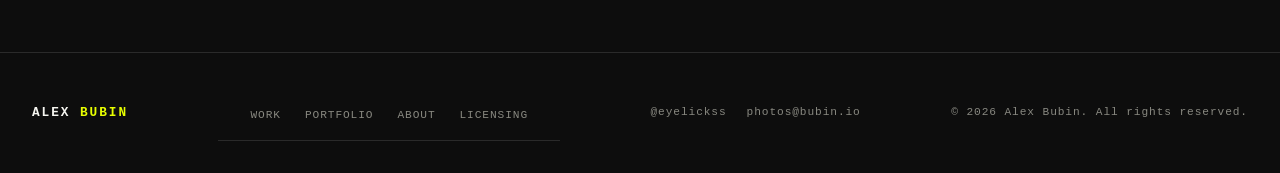
==== commit b03342c2: "Add 54-photo portfolio grid with watermarks; refresh selected work - Process all 54 PORTFOLIO photos" ====
--- a/index.html
+++ b/index.html
@@ -49,94 +49,94 @@
         <p class="section-label">Selected Work</p>
         <h2 class="section-title">Selected Work</h2>
       </div>
-      <a href="gilman-march-2026.html" style="font-family: var(--font-mono); font-size: 0.7rem; color: var(--grey); letter-spacing: 0.1em; text-decoration: none; transition: color 0.2s;" onmouseover="this.style.color='var(--accent)'" onmouseout="this.style.color='var(--grey)'">
-        VIEW ALL SHOWS →
+      <a href="portfolio.html" style="font-family: var(--font-mono); font-size: 0.7rem; color: var(--grey); letter-spacing: 0.1em; text-decoration: none; transition: color 0.2s;" onmouseover="this.style.color='var(--accent)'" onmouseout="this.style.color='var(--grey)'">
+        VIEW ALL PHOTOS →
       </a>
     </div>
 
     <div class="photo-grid">
-      <div class="photo-item" data-band="Kill Lincoln" data-show="924 Gilman / Mar 2026" data-index="0">
-        <img src="images/web/kl-jump.jpg" alt="Kill Lincoln at 924 Gilman, March 2026" loading="lazy">
+      <div class="photo-item" data-band="Kill Lincoln" data-show="924 Gilman / Mar 16" data-index="0">
+        <img src="images/portfolio/_dsc7406.jpg" alt="Kill Lincoln at 924 Gilman" loading="lazy">
         <div class="photo-overlay">
           <span class="overlay-band">Kill Lincoln</span>
-          <span class="overlay-show">924 Gilman / Mar 2026</span>
+          <span class="overlay-show">924 Gilman / Mar 16</span>
         </div>
       </div>
-      <div class="photo-item" data-band="Streetlight Manifesto" data-show="The Regency / Jul 2025" data-index="1">
-        <img src="images/web/sm-1.jpg" alt="Streetlight Manifesto at The Regency, July 2025" loading="lazy">
+      <div class="photo-item" data-band="Streetlight Manifesto" data-show="The Regency / Jul 25" data-index="1">
+        <img src="images/portfolio/img_5551.jpg" alt="Streetlight Manifesto at The Regency" loading="lazy">
         <div class="photo-overlay">
           <span class="overlay-band">Streetlight Manifesto</span>
-          <span class="overlay-show">The Regency / Jul 2025</span>
+          <span class="overlay-show">The Regency / Jul 25</span>
         </div>
       </div>
-      <div class="photo-item" data-band="Bad Operation" data-show="924 Gilman / Mar 2026" data-index="2">
-        <img src="images/web/bo-ecstasy.jpg" alt="Bad Operation at 924 Gilman, March 2026" loading="lazy">
+      <div class="photo-item" data-band="Illuminati Hotties" data-show="Bottom of the Hill / Feb 28" data-index="2">
+        <img src="images/portfolio/_dsc8808.jpg" alt="Illuminati Hotties at Bottom of the Hill" loading="lazy">
+        <div class="photo-overlay">
+          <span class="overlay-band">Illuminati Hotties</span>
+          <span class="overlay-show">Bottom of the Hill / Feb 28</span>
+        </div>
+      </div>
+      <div class="photo-item" data-band="Jer" data-show="Fest 23 / Day 3" data-index="3">
+        <img src="images/portfolio/img_7474.jpg" alt="Jer at Fest 23" loading="lazy">
+        <div class="photo-overlay">
+          <span class="overlay-band">Jer</span>
+          <span class="overlay-show">Fest 23 / Day 3</span>
+        </div>
+      </div>
+      <div class="photo-item" data-band="Bad Operation" data-show="924 Gilman / Mar 16" data-index="4">
+        <img src="images/portfolio/_dsc9369.jpg" alt="Bad Operation at 924 Gilman" loading="lazy">
         <div class="photo-overlay">
           <span class="overlay-band">Bad Operation</span>
-          <span class="overlay-show">924 Gilman / Mar 2026</span>
+          <span class="overlay-show">924 Gilman / Mar 16</span>
         </div>
       </div>
-      <div class="photo-item" data-band="Kill Lincoln" data-show="924 Gilman / Mar 2026" data-index="3">
-        <img src="images/web/kl-trombone-jump.jpg" alt="Kill Lincoln at 924 Gilman, March 2026" loading="lazy">
+      <div class="photo-item" data-band="Less Than Jake" data-show="The Regency / Aug 2" data-index="5">
+        <img src="images/portfolio/img_3581.jpg" alt="Less Than Jake at The Regency" loading="lazy">
         <div class="photo-overlay">
-          <span class="overlay-band">Kill Lincoln</span>
-          <span class="overlay-show">924 Gilman / Mar 2026</span>
+          <span class="overlay-band">Less Than Jake</span>
+          <span class="overlay-show">The Regency / Aug 2</span>
         </div>
       </div>
-      <div class="photo-item" data-band="Tsunami Bomb" data-show="Fest 23 / Nov 2024" data-index="4">
-        <img src="images/web/fest23-tsunami-bomb-1.jpg" alt="Tsunami Bomb at Fest 23" loading="lazy">
+      <div class="photo-item" data-band="Suicide Machines" data-show="Cornerstone / Nov 7" data-index="6">
+        <img src="images/portfolio/img_2709.jpg" alt="Suicide Machines at Cornerstone" loading="lazy">
         <div class="photo-overlay">
-          <span class="overlay-band">Tsunami Bomb</span>
-          <span class="overlay-show">Fest 23 / Nov 2024</span>
+          <span class="overlay-band">Suicide Machines</span>
+          <span class="overlay-show">Cornerstone / Nov 7</span>
         </div>
       </div>
-      <div class="photo-item" data-band="Less Than Jake" data-show="The Catalyst / Oct 2024" data-index="5">
-        <img src="images/web/ltj-1.jpg" alt="Less Than Jake at The Catalyst, October 2024" loading="lazy">
+      <div class="photo-item" data-band="Too Many Zooz" data-show="The Independent / May 16" data-index="7">
+        <img src="images/portfolio/img_8954.jpg" alt="Too Many Zooz at The Independent" loading="lazy">
         <div class="photo-overlay">
-          <span class="overlay-band">Less Than Jake</span>
-          <span class="overlay-show">The Catalyst / Oct 2024</span>
+          <span class="overlay-band">Too Many Zooz</span>
+          <span class="overlay-show">The Independent / May 16</span>
         </div>
       </div>
-      <div class="photo-item" data-band="Catch 22" data-show="Fest 23 / Nov 2024" data-index="6">
-        <img src="images/web/fest23-catch22-1.jpg" alt="Catch 22 at Fest 23" loading="lazy">
+      <div class="photo-item" data-band="Half Past Two" data-show="924 Gilman / Mar 16" data-index="8">
+        <img src="images/portfolio/_dsc6509.jpg" alt="Half Past Two at 924 Gilman" loading="lazy">
         <div class="photo-overlay">
-          <span class="overlay-band">Catch 22</span>
-          <span class="overlay-show">Fest 23 / Nov 2024</span>
+          <span class="overlay-band">Half Past Two</span>
+          <span class="overlay-show">924 Gilman / Mar 16</span>
         </div>
       </div>
-      <div class="photo-item" data-band="Bad Operation" data-show="924 Gilman / Mar 2026" data-index="7">
-        <img src="images/web/bo-guitarist.jpg" alt="Bad Operation at 924 Gilman, March 2026" loading="lazy">
+      <div class="photo-item" data-band="Crazy the Brains" data-show="Stork Club / Mar 5" data-index="9">
+        <img src="images/portfolio/_dsc3473.jpg" alt="Crazy the Brains at Stork Club" loading="lazy">
         <div class="photo-overlay">
-          <span class="overlay-band">Bad Operation</span>
-          <span class="overlay-show">924 Gilman / Mar 2026</span>
+          <span class="overlay-band">Crazy the Brains</span>
+          <span class="overlay-show">Stork Club / Mar 5</span>
         </div>
       </div>
-      <div class="photo-item" data-band="Chris Farren" data-show="Fest 23 / Nov 2024" data-index="8">
-        <img src="images/web/fest23-chris-farren-1.jpg" alt="Chris Farren at Fest 23" loading="lazy">
+      <div class="photo-item" data-band="Hey Smith" data-show="924 Gilman / Sep 2" data-index="10">
+        <img src="images/portfolio/img_2616.jpg" alt="Hey Smith at 924 Gilman" loading="lazy">
         <div class="photo-overlay">
-          <span class="overlay-band">Chris Farren</span>
-          <span class="overlay-show">Fest 23 / Nov 2024</span>
+          <span class="overlay-band">Hey Smith</span>
+          <span class="overlay-show">924 Gilman / Sep 2</span>
         </div>
       </div>
-      <div class="photo-item" data-band="Jer" data-show="Fest 23 / Nov 2024" data-index="9">
-        <img src="images/web/fest23-jer-1.jpg" alt="Jer at Fest 23" loading="lazy">
+      <div class="photo-item" data-band="Dollar Signs" data-show="Fest 23 / Day 1" data-index="11">
+        <img src="images/portfolio/img_1302.jpg" alt="Dollar Signs at Fest 23" loading="lazy">
         <div class="photo-overlay">
-          <span class="overlay-band">Jer</span>
-          <span class="overlay-show">Fest 23 / Nov 2024</span>
-        </div>
-      </div>
-      <div class="photo-item" data-band="Half Past Two" data-show="Fest 23 / Nov 2024" data-index="10">
-        <img src="images/web/fest23-hpt-1.jpg" alt="Half Past Two at Fest 23" loading="lazy">
-        <div class="photo-overlay">
-          <span class="overlay-band">Half Past Two</span>
-          <span class="overlay-show">Fest 23 / Nov 2024</span>
-        </div>
-      </div>
-      <div class="photo-item" data-band="Kill Lincoln" data-show="924 Gilman / Mar 2026" data-index="11">
-        <img src="images/web/kl-duo.jpg" alt="Kill Lincoln at 924 Gilman, March 2026" loading="lazy">
-        <div class="photo-overlay">
-          <span class="overlay-band">Kill Lincoln</span>
-          <span class="overlay-show">924 Gilman / Mar 2026</span>
+          <span class="overlay-band">Dollar Signs</span>
+          <span class="overlay-show">Fest 23 / Day 1</span>
         </div>
       </div>
     </div>
@@ -149,9 +149,8 @@
       <nav>
         <ul class="footer-links">
           <li><a href="index.html">Work</a></li>
-      <li><a href="portfolio.html">Portfolio</a></li>
-      <li><a href="portfolio.html">Portfolio</a></li>
-      <li><a href="about.html">About</a></li>
+          <li><a href="portfolio.html">Portfolio</a></li>
+          <li><a href="about.html">About</a></li>
           <li><a href="licensing.html">Licensing</a></li>
         </ul>
       </nav>
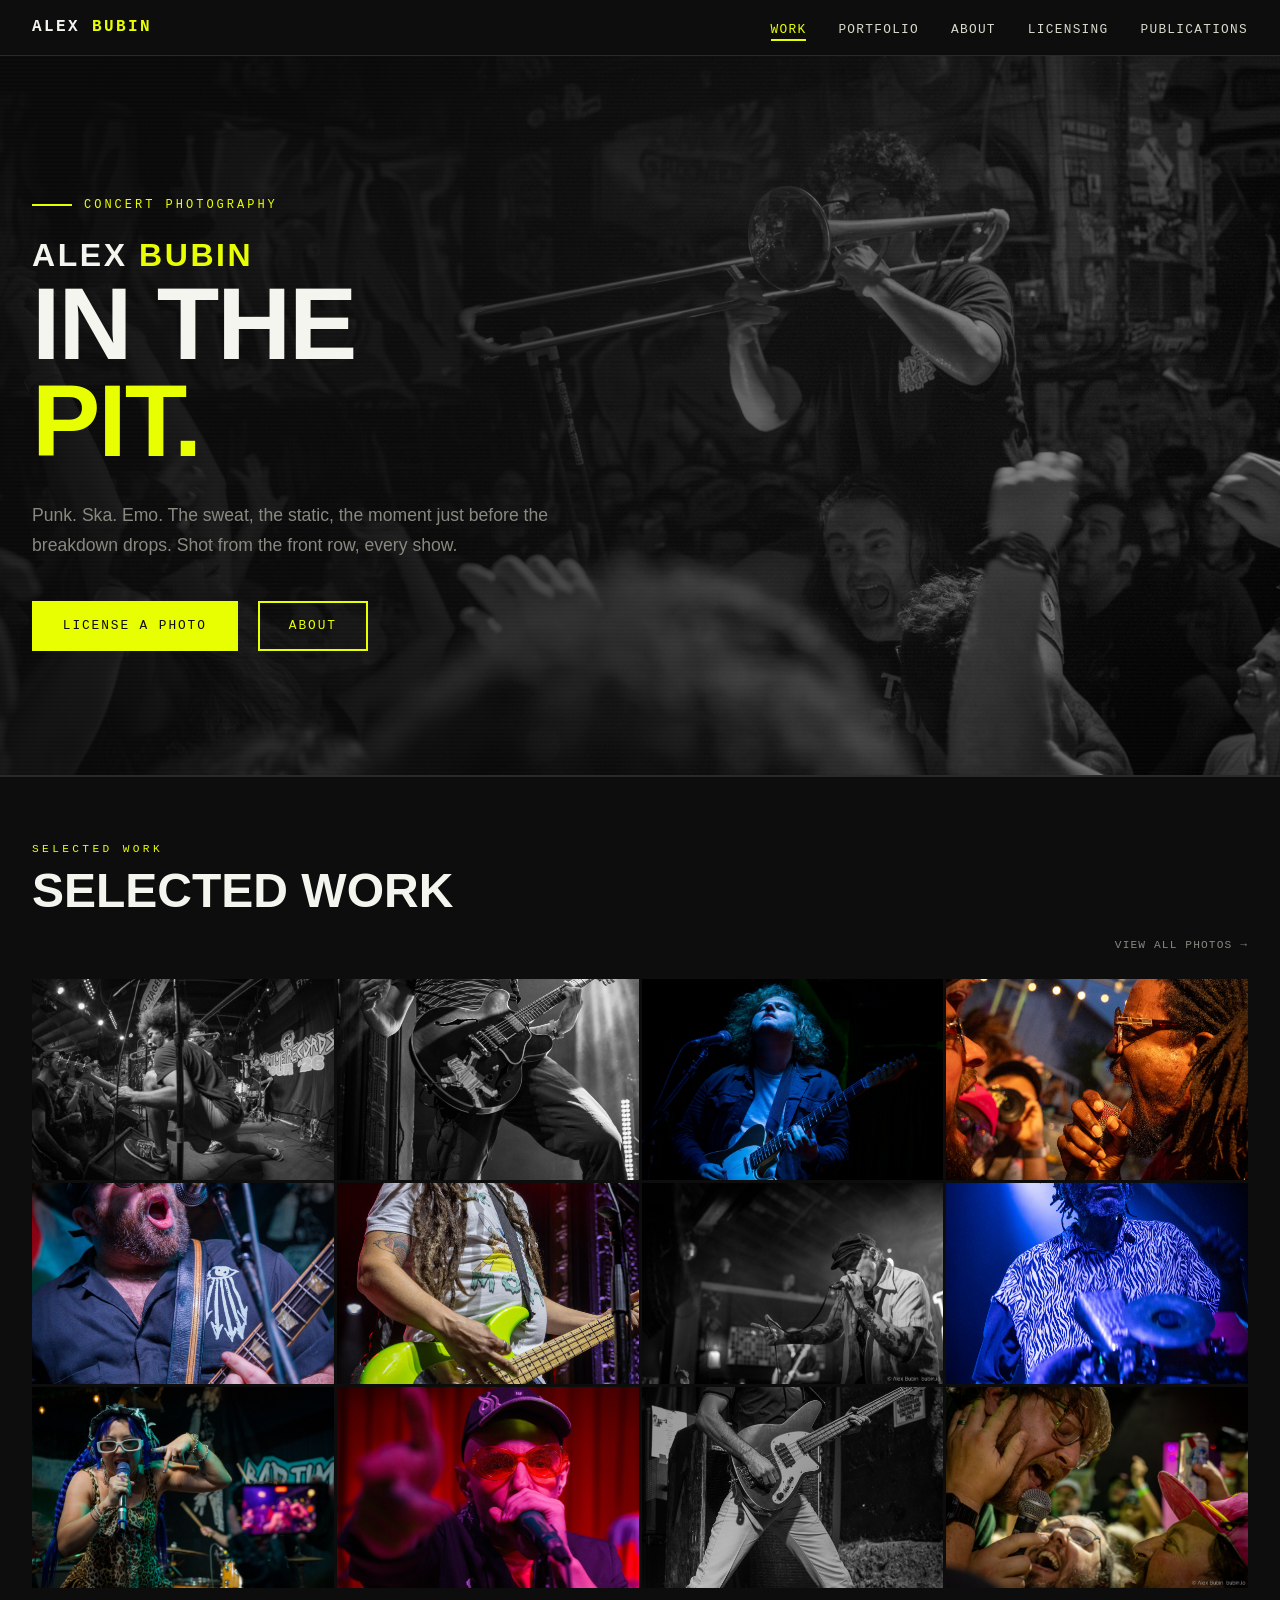
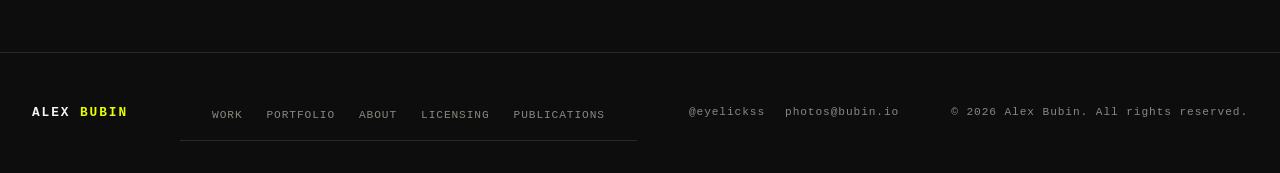
==== commit 9fe65cf1: "feat: add Publications page with book listing, update nav on all pages" ====
--- a/index.html
+++ b/index.html
@@ -17,6 +17,7 @@
       <li><a href="portfolio.html">Portfolio</a></li>
       <li><a href="about.html">About</a></li>
       <li><a href="licensing.html">Licensing</a></li>
+      <li><a href="publications.html">Publications</a></li>
     </ul>
   </nav>
 
@@ -152,6 +153,7 @@
           <li><a href="portfolio.html">Portfolio</a></li>
           <li><a href="about.html">About</a></li>
           <li><a href="licensing.html">Licensing</a></li>
+          <li><a href="publications.html">Publications</a></li>
         </ul>
       </nav>
       <div class="footer-social">
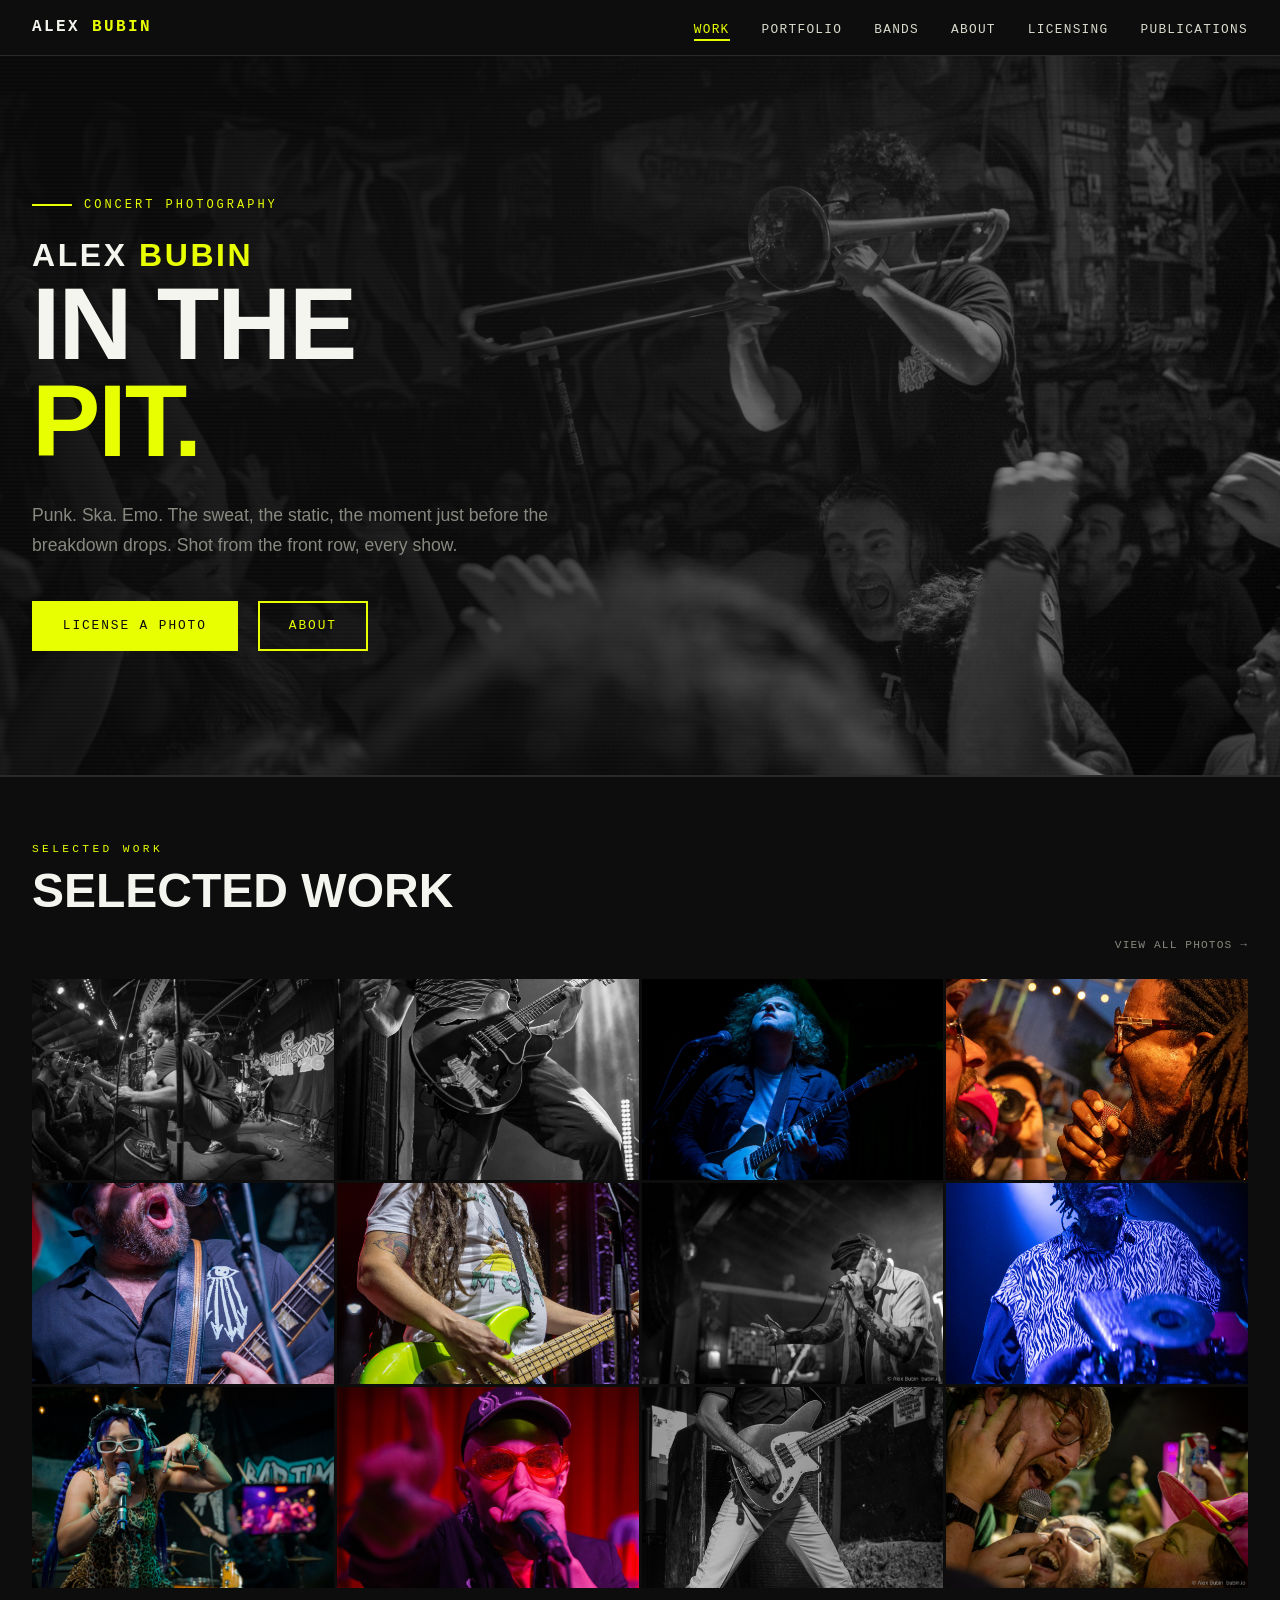
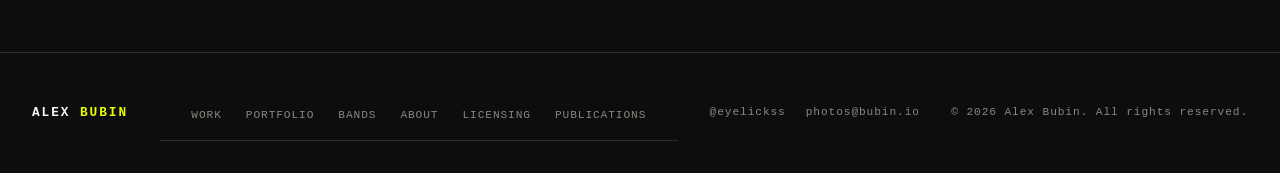
==== commit 445d583e: "Add Bands page with full archive listing, update nav/footer across all pages" ====
--- a/index.html
+++ b/index.html
@@ -15,6 +15,7 @@
     <ul class="nav-links">
       <li><a href="index.html" class="active">Work</a></li>
       <li><a href="portfolio.html">Portfolio</a></li>
+      <li><a href="bands.html">Bands</a></li>
       <li><a href="about.html">About</a></li>
       <li><a href="licensing.html">Licensing</a></li>
       <li><a href="publications.html">Publications</a></li>
@@ -151,6 +152,7 @@
         <ul class="footer-links">
           <li><a href="index.html">Work</a></li>
           <li><a href="portfolio.html">Portfolio</a></li>
+          <li><a href="bands.html">Bands</a></li>
           <li><a href="about.html">About</a></li>
           <li><a href="licensing.html">Licensing</a></li>
           <li><a href="publications.html">Publications</a></li>
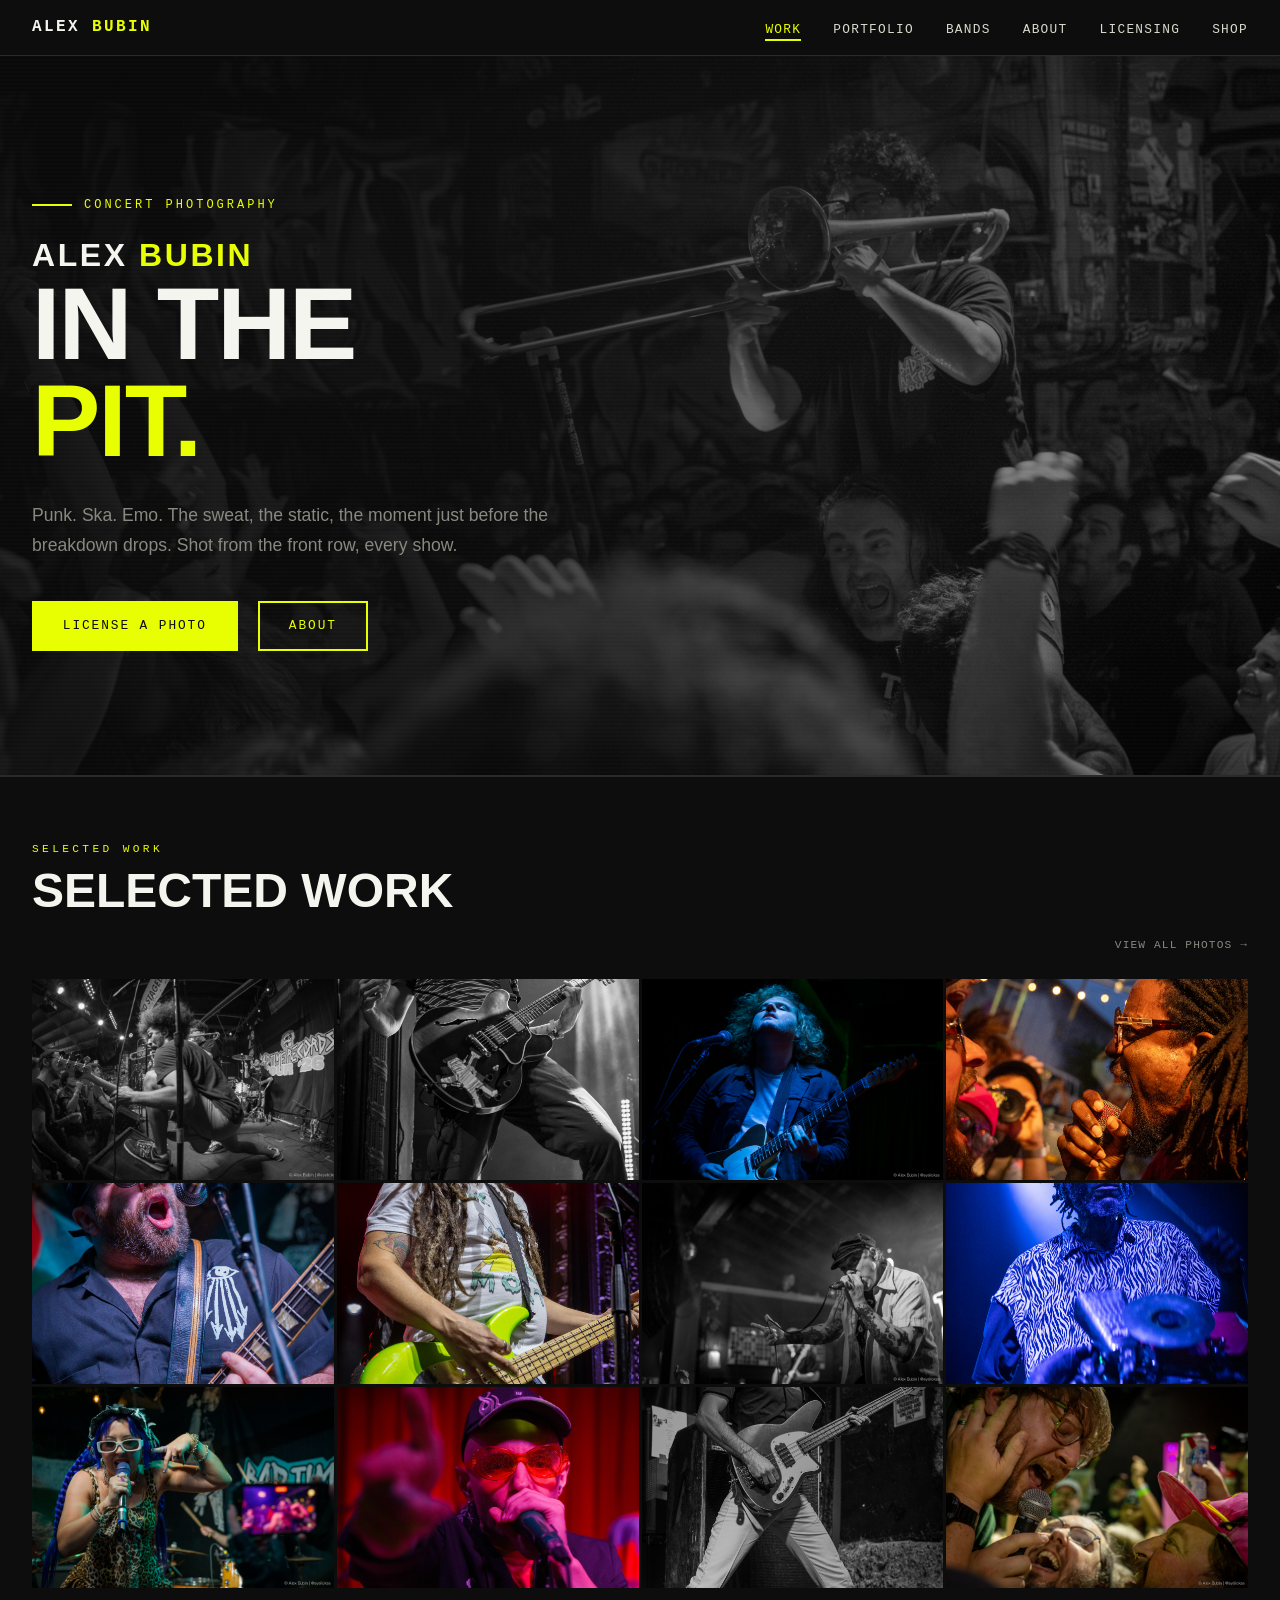
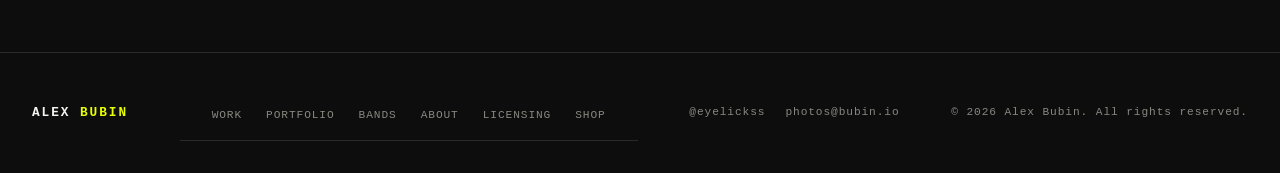
==== commit 365d18ee: "feat: replace Publications with Shopify-backed Shop page First product is the Off The Record 2025 ha" ====
--- a/index.html
+++ b/index.html
@@ -12,13 +12,14 @@
   <!-- NAV -->
   <nav>
     <a class="nav-logo" href="index.html"><span class="nav-name-first">Alex</span> <span class="nav-name-last">Bubin</span></a>
+    <button class="nav-toggle" aria-label="Menu"><span></span><span></span><span></span></button>
     <ul class="nav-links">
       <li><a href="index.html" class="active">Work</a></li>
       <li><a href="portfolio.html">Portfolio</a></li>
       <li><a href="bands.html">Bands</a></li>
       <li><a href="about.html">About</a></li>
       <li><a href="licensing.html">Licensing</a></li>
-      <li><a href="publications.html">Publications</a></li>
+      <li><a href="shop.html">Shop</a></li>
     </ul>
   </nav>
 
@@ -155,7 +156,7 @@
           <li><a href="bands.html">Bands</a></li>
           <li><a href="about.html">About</a></li>
           <li><a href="licensing.html">Licensing</a></li>
-          <li><a href="publications.html">Publications</a></li>
+          <li><a href="shop.html">Shop</a></li>
         </ul>
       </nav>
       <div class="footer-social">
--- a/css/style.css
+++ b/css/style.css
@@ -866,20 +866,87 @@
 .mono { font-family: var(--font-mono); }
 
 /* ============================================
+   HAMBURGER TOGGLE
+   ============================================ */
+
+.nav-toggle {
+  display: none;
+  background: none;
+  border: none;
+  cursor: pointer;
+  padding: 0.5rem;
+  z-index: 110;
+}
+
+.nav-toggle span {
+  display: block;
+  width: 22px;
+  height: 2px;
+  background: var(--white);
+  margin: 5px 0;
+  transition: transform 0.25s ease, opacity 0.2s ease;
+}
+
+.nav-toggle.open span:nth-child(1) {
+  transform: translateY(7px) rotate(45deg);
+}
+
+.nav-toggle.open span:nth-child(2) {
+  opacity: 0;
+}
+
+.nav-toggle.open span:nth-child(3) {
+  transform: translateY(-7px) rotate(-45deg);
+}
+
+/* ============================================
    RESPONSIVE
    ============================================ */
 
 @media (max-width: 768px) {
+  .nav-toggle {
+    display: block;
+  }
+
   nav {
     padding: 0 1rem;
   }
 
   .nav-links {
-    gap: 1.25rem;
+    position: fixed;
+    top: 56px;
+    left: 0;
+    right: 0;
+    bottom: 0;
+    background: var(--darker);
+    flex-direction: column;
+    align-items: center;
+    justify-content: center;
+    gap: 2rem;
+    transform: translateY(-100%);
+    opacity: 0;
+    pointer-events: none;
+    transition: transform 0.3s ease, opacity 0.3s ease;
+    z-index: 99;
+  }
+
+  .nav-links.open {
+    transform: translateY(0);
+    opacity: 1;
+    pointer-events: auto;
+  }
+
+  .nav-links a {
+    font-size: 1rem;
   }
 
   .hero {
     padding: 4rem 1.25rem 3.5rem;
+  }
+
+  .hero-bg {
+    min-height: 60vh;
+    padding: 5rem 1.25rem 4rem;
   }
 
   section {
@@ -907,6 +974,11 @@
   .footer-inner {
     flex-direction: column;
     align-items: flex-start;
+  }
+
+  .footer-links {
+    flex-direction: column;
+    gap: 0.75rem;
   }
 
   .btn-outline {
@@ -928,7 +1000,7 @@
 
 @media (max-width: 480px) {
   .photo-grid {
-    grid-template-columns: repeat(2, 1fr);
+    grid-template-columns: 1fr;
   }
 
   .about-stats {
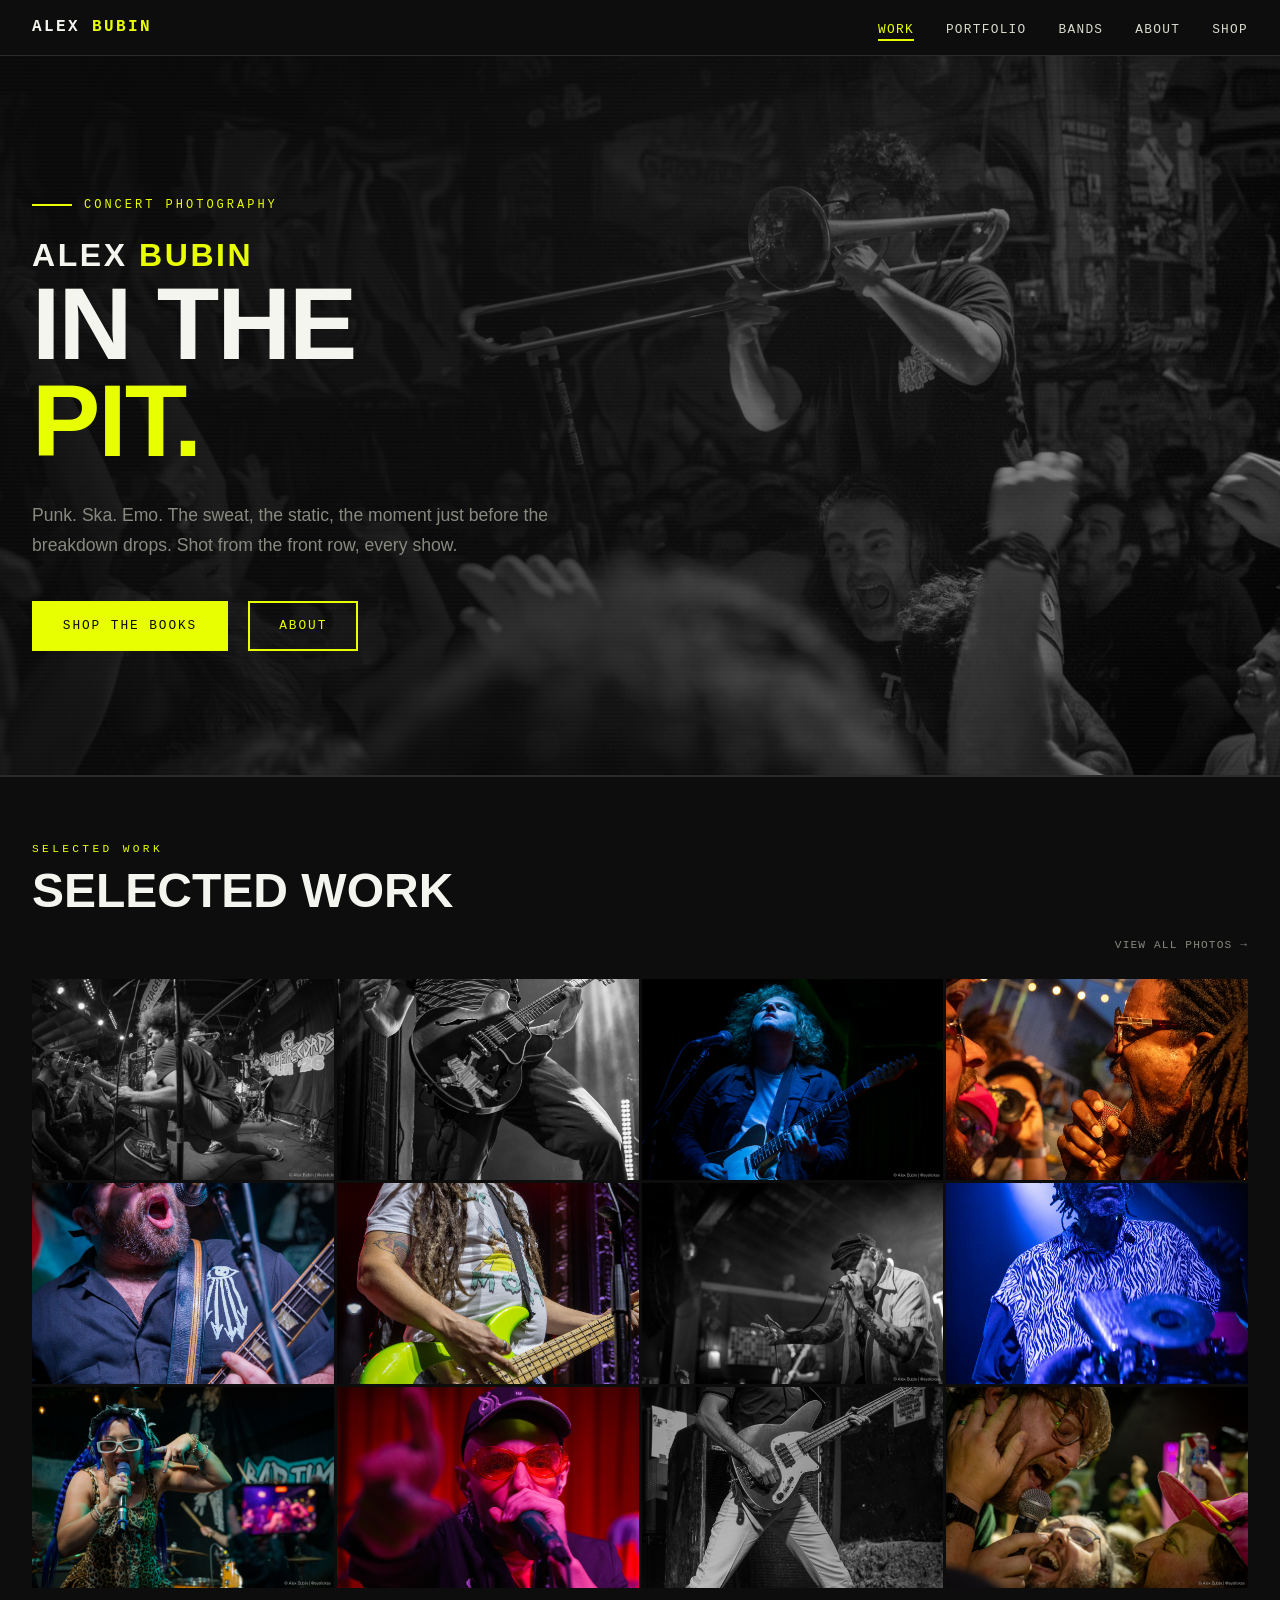
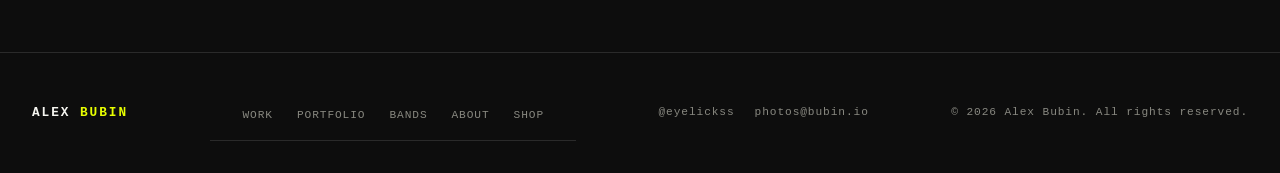
==== commit 542a6b4f: "feat: drop licensing entirely, trim About to lose the manifesto voice Licensing page never generated" ====
--- a/index.html
+++ b/index.html
@@ -18,7 +18,6 @@
       <li><a href="portfolio.html">Portfolio</a></li>
       <li><a href="bands.html">Bands</a></li>
       <li><a href="about.html">About</a></li>
-      <li><a href="licensing.html">Licensing</a></li>
       <li><a href="shop.html">Shop</a></li>
     </ul>
   </nav>
@@ -39,7 +38,7 @@
         Shot from the front row, every show.
       </p>
       <div class="hero-actions">
-        <a href="licensing.html" class="btn">License a Photo</a>
+        <a href="shop.html" class="btn">Shop The Books</a>
         <a href="about.html" class="btn btn-outline">About</a>
       </div>
     </div>
@@ -155,7 +154,6 @@
           <li><a href="portfolio.html">Portfolio</a></li>
           <li><a href="bands.html">Bands</a></li>
           <li><a href="about.html">About</a></li>
-          <li><a href="licensing.html">Licensing</a></li>
           <li><a href="shop.html">Shop</a></li>
         </ul>
       </nav>
